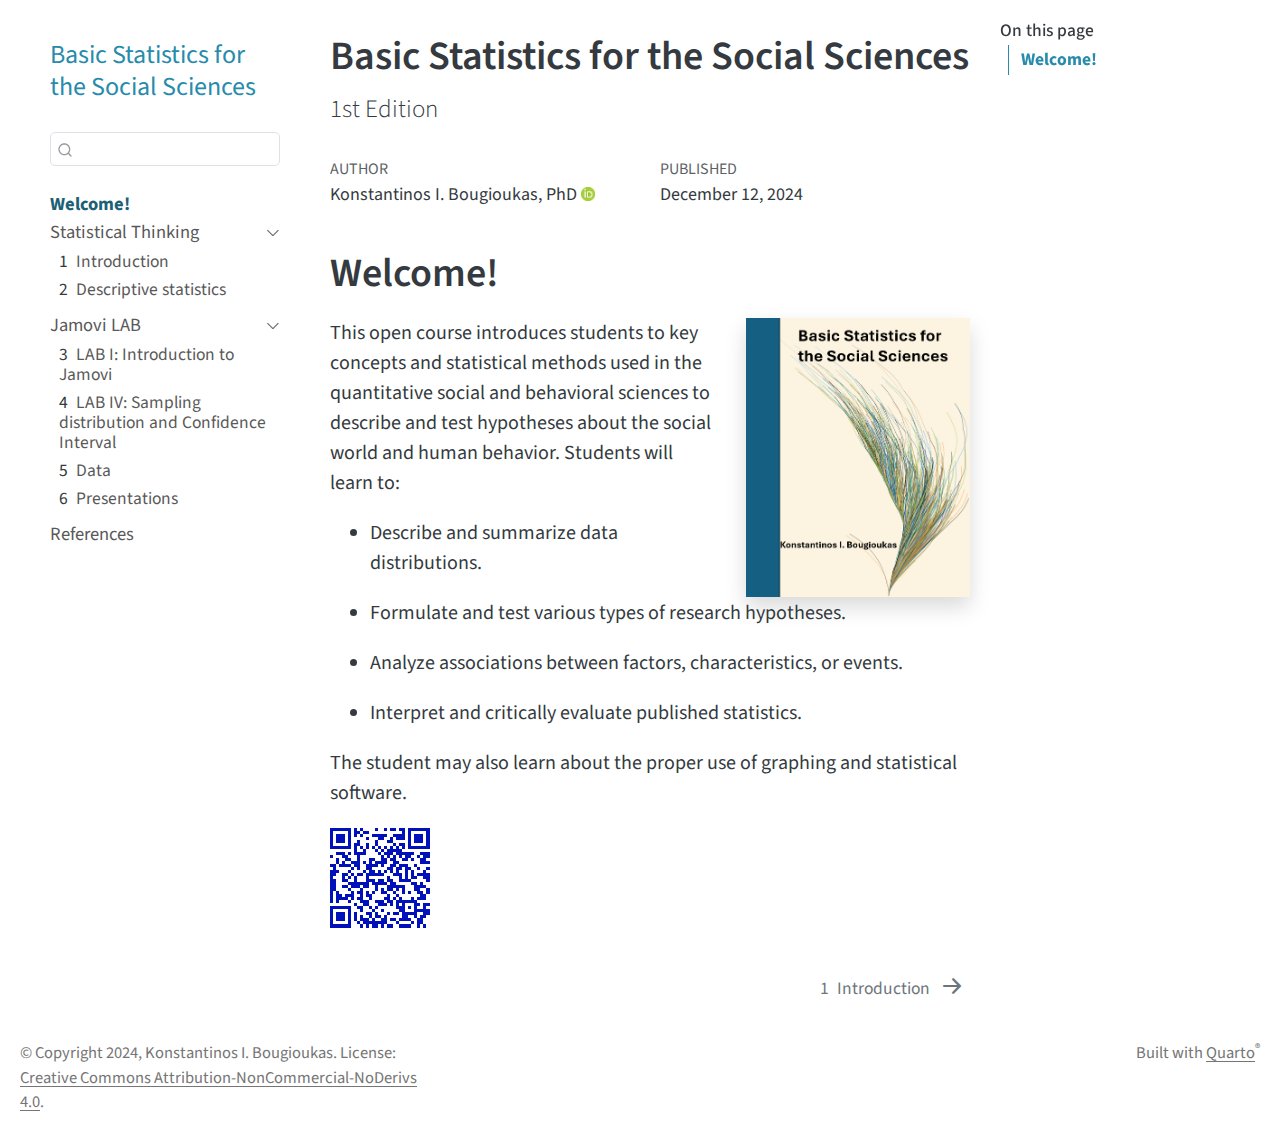
==== _book/index.html @ 3b00cb25 "0.1.50" ====
<!DOCTYPE html>
<html xmlns="http://www.w3.org/1999/xhtml" lang="en" xml:lang="en"><head>

<meta charset="utf-8">
<meta name="generator" content="quarto-1.5.57">

<meta name="viewport" content="width=device-width, initial-scale=1.0, user-scalable=yes">

<meta name="author" content="Konstantinos I. Bougioukas, PhD">
<meta name="dcterms.date" content="2024-12-12">

<title>Basic Statistics for the Social Sciences</title>
<style>
code{white-space: pre-wrap;}
span.smallcaps{font-variant: small-caps;}
div.columns{display: flex; gap: min(4vw, 1.5em);}
div.column{flex: auto; overflow-x: auto;}
div.hanging-indent{margin-left: 1.5em; text-indent: -1.5em;}
ul.task-list{list-style: none;}
ul.task-list li input[type="checkbox"] {
  width: 0.8em;
  margin: 0 0.8em 0.2em -1em; /* quarto-specific, see https://github.com/quarto-dev/quarto-cli/issues/4556 */ 
  vertical-align: middle;
}
</style>


<script src="site_libs/quarto-nav/quarto-nav.js"></script>
<script src="site_libs/quarto-nav/headroom.min.js"></script>
<script src="site_libs/clipboard/clipboard.min.js"></script>
<script src="site_libs/quarto-search/autocomplete.umd.js"></script>
<script src="site_libs/quarto-search/fuse.min.js"></script>
<script src="site_libs/quarto-search/quarto-search.js"></script>
<meta name="quarto:offset" content="./">
<link href="./intro.html" rel="next">
<link href="./images/cover.png" rel="icon" type="image/png">
<script src="site_libs/quarto-html/quarto.js"></script>
<script src="site_libs/quarto-html/popper.min.js"></script>
<script src="site_libs/quarto-html/tippy.umd.min.js"></script>
<script src="site_libs/quarto-html/anchor.min.js"></script>
<link href="site_libs/quarto-html/tippy.css" rel="stylesheet">
<link href="site_libs/quarto-html/quarto-syntax-highlighting.css" rel="stylesheet" id="quarto-text-highlighting-styles">
<script src="site_libs/bootstrap/bootstrap.min.js"></script>
<link href="site_libs/bootstrap/bootstrap-icons.css" rel="stylesheet">
<link href="site_libs/bootstrap/bootstrap.min.css" rel="stylesheet" id="quarto-bootstrap" data-mode="light">
<script src="site_libs/quarto-contrib/qrcodejs-v1.0.0/qrcode.js"></script>
<script id="quarto-search-options" type="application/json">{
  "location": "sidebar",
  "copy-button": false,
  "collapse-after": 3,
  "panel-placement": "start",
  "type": "textbox",
  "limit": 50,
  "keyboard-shortcut": [
    "f",
    "/",
    "s"
  ],
  "show-item-context": false,
  "language": {
    "search-no-results-text": "No results",
    "search-matching-documents-text": "matching documents",
    "search-copy-link-title": "Copy link to search",
    "search-hide-matches-text": "Hide additional matches",
    "search-more-match-text": "more match in this document",
    "search-more-matches-text": "more matches in this document",
    "search-clear-button-title": "Clear",
    "search-text-placeholder": "",
    "search-detached-cancel-button-title": "Cancel",
    "search-submit-button-title": "Submit",
    "search-label": "Search"
  }
}</script>


</head>

<body class="nav-sidebar floating">

<div id="quarto-search-results"></div>
  <header id="quarto-header" class="headroom fixed-top">
  <nav class="quarto-secondary-nav">
    <div class="container-fluid d-flex">
      <button type="button" class="quarto-btn-toggle btn" data-bs-toggle="collapse" role="button" data-bs-target=".quarto-sidebar-collapse-item" aria-controls="quarto-sidebar" aria-expanded="false" aria-label="Toggle sidebar navigation" onclick="if (window.quartoToggleHeadroom) { window.quartoToggleHeadroom(); }">
        <i class="bi bi-layout-text-sidebar-reverse"></i>
      </button>
        <nav class="quarto-page-breadcrumbs" aria-label="breadcrumb"><ol class="breadcrumb"><li class="breadcrumb-item"><a href="./index.html">Welcome!</a></li></ol></nav>
        <a class="flex-grow-1" role="navigation" data-bs-toggle="collapse" data-bs-target=".quarto-sidebar-collapse-item" aria-controls="quarto-sidebar" aria-expanded="false" aria-label="Toggle sidebar navigation" onclick="if (window.quartoToggleHeadroom) { window.quartoToggleHeadroom(); }">      
        </a>
      <button type="button" class="btn quarto-search-button" aria-label="Search" onclick="window.quartoOpenSearch();">
        <i class="bi bi-search"></i>
      </button>
    </div>
  </nav>
</header>
<!-- content -->
<div id="quarto-content" class="quarto-container page-columns page-rows-contents page-layout-article">
<!-- sidebar -->
  <nav id="quarto-sidebar" class="sidebar collapse collapse-horizontal quarto-sidebar-collapse-item sidebar-navigation floating overflow-auto">
    <div class="pt-lg-2 mt-2 text-left sidebar-header">
    <div class="sidebar-title mb-0 py-0">
      <a href="./">Basic Statistics for the Social Sciences</a> 
    </div>
      </div>
        <div class="mt-2 flex-shrink-0 align-items-center">
        <div class="sidebar-search">
        <div id="quarto-search" class="" title="Search"></div>
        </div>
        </div>
    <div class="sidebar-menu-container"> 
    <ul class="list-unstyled mt-1">
        <li class="sidebar-item">
  <div class="sidebar-item-container"> 
  <a href="./index.html" class="sidebar-item-text sidebar-link active">
 <span class="menu-text">Welcome!</span></a>
  </div>
</li>
        <li class="sidebar-item sidebar-item-section">
      <div class="sidebar-item-container"> 
            <a class="sidebar-item-text sidebar-link text-start" data-bs-toggle="collapse" data-bs-target="#quarto-sidebar-section-1" role="navigation" aria-expanded="true">
 <span class="menu-text">Statistical Thinking</span></a>
          <a class="sidebar-item-toggle text-start" data-bs-toggle="collapse" data-bs-target="#quarto-sidebar-section-1" role="navigation" aria-expanded="true" aria-label="Toggle section">
            <i class="bi bi-chevron-right ms-2"></i>
          </a> 
      </div>
      <ul id="quarto-sidebar-section-1" class="collapse list-unstyled sidebar-section depth1 show">  
          <li class="sidebar-item">
  <div class="sidebar-item-container"> 
  <a href="./intro.html" class="sidebar-item-text sidebar-link">
 <span class="menu-text"><span class="chapter-number">1</span>&nbsp; <span class="chapter-title">Introduction</span></span></a>
  </div>
</li>
          <li class="sidebar-item">
  <div class="sidebar-item-container"> 
  <a href="./descriptive.html" class="sidebar-item-text sidebar-link">
 <span class="menu-text"><span class="chapter-number">2</span>&nbsp; <span class="chapter-title">Descriptive statistics</span></span></a>
  </div>
</li>
      </ul>
  </li>
        <li class="sidebar-item sidebar-item-section">
      <div class="sidebar-item-container"> 
            <a class="sidebar-item-text sidebar-link text-start" data-bs-toggle="collapse" data-bs-target="#quarto-sidebar-section-2" role="navigation" aria-expanded="true">
 <span class="menu-text">Jamovi LAB</span></a>
          <a class="sidebar-item-toggle text-start" data-bs-toggle="collapse" data-bs-target="#quarto-sidebar-section-2" role="navigation" aria-expanded="true" aria-label="Toggle section">
            <i class="bi bi-chevron-right ms-2"></i>
          </a> 
      </div>
      <ul id="quarto-sidebar-section-2" class="collapse list-unstyled sidebar-section depth1 show">  
          <li class="sidebar-item">
  <div class="sidebar-item-container"> 
  <a href="./lab1.html" class="sidebar-item-text sidebar-link">
 <span class="menu-text"><span class="chapter-number">3</span>&nbsp; <span class="chapter-title">LAB I: Introduction to Jamovi</span></span></a>
  </div>
</li>
          <li class="sidebar-item">
  <div class="sidebar-item-container"> 
  <a href="./lab4.html" class="sidebar-item-text sidebar-link">
 <span class="menu-text"><span class="chapter-number">4</span>&nbsp; <span class="chapter-title">LAB IV: Sampling distribution and Confidence Interval</span></span></a>
  </div>
</li>
          <li class="sidebar-item">
  <div class="sidebar-item-container"> 
  <a href="./data.html" class="sidebar-item-text sidebar-link">
 <span class="menu-text"><span class="chapter-number">5</span>&nbsp; <span class="chapter-title">Data</span></span></a>
  </div>
</li>
          <li class="sidebar-item">
  <div class="sidebar-item-container"> 
  <a href="./presentations.html" class="sidebar-item-text sidebar-link">
 <span class="menu-text"><span class="chapter-number">6</span>&nbsp; <span class="chapter-title">Presentations</span></span></a>
  </div>
</li>
      </ul>
  </li>
        <li class="sidebar-item">
  <div class="sidebar-item-container"> 
  <a href="./references.html" class="sidebar-item-text sidebar-link">
 <span class="menu-text">References</span></a>
  </div>
</li>
    </ul>
    </div>
</nav>
<div id="quarto-sidebar-glass" class="quarto-sidebar-collapse-item" data-bs-toggle="collapse" data-bs-target=".quarto-sidebar-collapse-item"></div>
<!-- margin-sidebar -->
    <div id="quarto-margin-sidebar" class="sidebar margin-sidebar">
        <nav id="TOC" role="doc-toc" class="toc-active">
    <h2 id="toc-title">On this page</h2>
   
  <ul>
  <li><a href="#welcome" id="toc-welcome" class="nav-link active" data-scroll-target="#welcome">Welcome!</a></li>
  </ul>
</nav>
    </div>
<!-- main -->
<main class="content" id="quarto-document-content">

<header id="title-block-header" class="quarto-title-block default">
<div class="quarto-title">
<h1 class="title">Basic Statistics for the Social Sciences</h1>
<p class="subtitle lead">1st Edition</p>
</div>



<div class="quarto-title-meta">

    <div>
    <div class="quarto-title-meta-heading">Author</div>
    <div class="quarto-title-meta-contents">
             <p>Konstantinos I. Bougioukas, PhD <a href="https://orcid.org/0000-0002-6533-1391" class="quarto-title-author-orcid"> <img src="[data-uri]"></a></p>
          </div>
  </div>
    
    <div>
    <div class="quarto-title-meta-heading">Published</div>
    <div class="quarto-title-meta-contents">
      <p class="date">December 12, 2024</p>
    </div>
  </div>
  
    
  </div>
  


</header>



<section id="welcome" class="level1 unnumbered">
<h1 class="unnumbered">Welcome!</h1><p><img src="images/cover.png" title="Basic Statistics for the Social Sciences" class="quarto-cover-image img-fluid"></p>
<p>This open course introduces students to key concepts and statistical methods used in the quantitative social and behavioral sciences to describe and test hypotheses about the social world and human behavior. Students will learn to:</p>
<ul>
<li><p>Describe and summarize data distributions.</p></li>
<li><p>Formulate and test various types of research hypotheses.</p></li>
<li><p>Analyze associations between factors, characteristics, or events.</p></li>
<li><p>Interpret and critically evaluate published statistics.</p></li>
</ul>
<p>The student may also learn about the proper use of graphing and statistical software.</p>
<div id="" class="qrcode"></div>
<script type="text/javascript">
(function() {
  var script = document.currentScript;
  var qrcode = script.previousElementSibling;
  qrcode.qrcode = new QRCode(qrcode, {"width":"100","colorLight":"#ffffff","text":"https://statsocial.netlify.app/","colorDark":"#0011bb","height":"100"});
  script.remove();
})();
</script>
    


</section>

</main> <!-- /main -->
<script id="quarto-html-after-body" type="application/javascript">
window.document.addEventListener("DOMContentLoaded", function (event) {
  const toggleBodyColorMode = (bsSheetEl) => {
    const mode = bsSheetEl.getAttribute("data-mode");
    const bodyEl = window.document.querySelector("body");
    if (mode === "dark") {
      bodyEl.classList.add("quarto-dark");
      bodyEl.classList.remove("quarto-light");
    } else {
      bodyEl.classList.add("quarto-light");
      bodyEl.classList.remove("quarto-dark");
    }
  }
  const toggleBodyColorPrimary = () => {
    const bsSheetEl = window.document.querySelector("link#quarto-bootstrap");
    if (bsSheetEl) {
      toggleBodyColorMode(bsSheetEl);
    }
  }
  toggleBodyColorPrimary();  
  const icon = "";
  const anchorJS = new window.AnchorJS();
  anchorJS.options = {
    placement: 'right',
    icon: icon
  };
  anchorJS.add('.anchored');
  const isCodeAnnotation = (el) => {
    for (const clz of el.classList) {
      if (clz.startsWith('code-annotation-')) {                     
        return true;
      }
    }
    return false;
  }
  const onCopySuccess = function(e) {
    // button target
    const button = e.trigger;
    // don't keep focus
    button.blur();
    // flash "checked"
    button.classList.add('code-copy-button-checked');
    var currentTitle = button.getAttribute("title");
    button.setAttribute("title", "Copied!");
    let tooltip;
    if (window.bootstrap) {
      button.setAttribute("data-bs-toggle", "tooltip");
      button.setAttribute("data-bs-placement", "left");
      button.setAttribute("data-bs-title", "Copied!");
      tooltip = new bootstrap.Tooltip(button, 
        { trigger: "manual", 
          customClass: "code-copy-button-tooltip",
          offset: [0, -8]});
      tooltip.show();    
    }
    setTimeout(function() {
      if (tooltip) {
        tooltip.hide();
        button.removeAttribute("data-bs-title");
        button.removeAttribute("data-bs-toggle");
        button.removeAttribute("data-bs-placement");
      }
      button.setAttribute("title", currentTitle);
      button.classList.remove('code-copy-button-checked');
    }, 1000);
    // clear code selection
    e.clearSelection();
  }
  const getTextToCopy = function(trigger) {
      const codeEl = trigger.previousElementSibling.cloneNode(true);
      for (const childEl of codeEl.children) {
        if (isCodeAnnotation(childEl)) {
          childEl.remove();
        }
      }
      return codeEl.innerText;
  }
  const clipboard = new window.ClipboardJS('.code-copy-button:not([data-in-quarto-modal])', {
    text: getTextToCopy
  });
  clipboard.on('success', onCopySuccess);
  if (window.document.getElementById('quarto-embedded-source-code-modal')) {
    // For code content inside modals, clipBoardJS needs to be initialized with a container option
    // TODO: Check when it could be a function (https://github.com/zenorocha/clipboard.js/issues/860)
    const clipboardModal = new window.ClipboardJS('.code-copy-button[data-in-quarto-modal]', {
      text: getTextToCopy,
      container: window.document.getElementById('quarto-embedded-source-code-modal')
    });
    clipboardModal.on('success', onCopySuccess);
  }
    var localhostRegex = new RegExp(/^(?:http|https):\/\/localhost\:?[0-9]*\//);
    var mailtoRegex = new RegExp(/^mailto:/);
      var filterRegex = new RegExp('/' + window.location.host + '/');
    var isInternal = (href) => {
        return filterRegex.test(href) || localhostRegex.test(href) || mailtoRegex.test(href);
    }
    // Inspect non-navigation links and adorn them if external
 	var links = window.document.querySelectorAll('a[href]:not(.nav-link):not(.navbar-brand):not(.toc-action):not(.sidebar-link):not(.sidebar-item-toggle):not(.pagination-link):not(.no-external):not([aria-hidden]):not(.dropdown-item):not(.quarto-navigation-tool):not(.about-link)');
    for (var i=0; i<links.length; i++) {
      const link = links[i];
      if (!isInternal(link.href)) {
        // undo the damage that might have been done by quarto-nav.js in the case of
        // links that we want to consider external
        if (link.dataset.originalHref !== undefined) {
          link.href = link.dataset.originalHref;
        }
          // target, if specified
          link.setAttribute("target", "_blank");
          if (link.getAttribute("rel") === null) {
            link.setAttribute("rel", "noopener");
          }
      }
    }
  function tippyHover(el, contentFn, onTriggerFn, onUntriggerFn) {
    const config = {
      allowHTML: true,
      maxWidth: 500,
      delay: 100,
      arrow: false,
      appendTo: function(el) {
          return el.parentElement;
      },
      interactive: true,
      interactiveBorder: 10,
      theme: 'quarto',
      placement: 'bottom-start',
    };
    if (contentFn) {
      config.content = contentFn;
    }
    if (onTriggerFn) {
      config.onTrigger = onTriggerFn;
    }
    if (onUntriggerFn) {
      config.onUntrigger = onUntriggerFn;
    }
    window.tippy(el, config); 
  }
  const noterefs = window.document.querySelectorAll('a[role="doc-noteref"]');
  for (var i=0; i<noterefs.length; i++) {
    const ref = noterefs[i];
    tippyHover(ref, function() {
      // use id or data attribute instead here
      let href = ref.getAttribute('data-footnote-href') || ref.getAttribute('href');
      try { href = new URL(href).hash; } catch {}
      const id = href.replace(/^#\/?/, "");
      const note = window.document.getElementById(id);
      if (note) {
        return note.innerHTML;
      } else {
        return "";
      }
    });
  }
  const xrefs = window.document.querySelectorAll('a.quarto-xref');
  const processXRef = (id, note) => {
    // Strip column container classes
    const stripColumnClz = (el) => {
      el.classList.remove("page-full", "page-columns");
      if (el.children) {
        for (const child of el.children) {
          stripColumnClz(child);
        }
      }
    }
    stripColumnClz(note)
    if (id === null || id.startsWith('sec-')) {
      // Special case sections, only their first couple elements
      const container = document.createElement("div");
      if (note.children && note.children.length > 2) {
        container.appendChild(note.children[0].cloneNode(true));
        for (let i = 1; i < note.children.length; i++) {
          const child = note.children[i];
          if (child.tagName === "P" && child.innerText === "") {
            continue;
          } else {
            container.appendChild(child.cloneNode(true));
            break;
          }
        }
        if (window.Quarto?.typesetMath) {
          window.Quarto.typesetMath(container);
        }
        return container.innerHTML
      } else {
        if (window.Quarto?.typesetMath) {
          window.Quarto.typesetMath(note);
        }
        return note.innerHTML;
      }
    } else {
      // Remove any anchor links if they are present
      const anchorLink = note.querySelector('a.anchorjs-link');
      if (anchorLink) {
        anchorLink.remove();
      }
      if (window.Quarto?.typesetMath) {
        window.Quarto.typesetMath(note);
      }
      // TODO in 1.5, we should make sure this works without a callout special case
      if (note.classList.contains("callout")) {
        return note.outerHTML;
      } else {
        return note.innerHTML;
      }
    }
  }
  for (var i=0; i<xrefs.length; i++) {
    const xref = xrefs[i];
    tippyHover(xref, undefined, function(instance) {
      instance.disable();
      let url = xref.getAttribute('href');
      let hash = undefined; 
      if (url.startsWith('#')) {
        hash = url;
      } else {
        try { hash = new URL(url).hash; } catch {}
      }
      if (hash) {
        const id = hash.replace(/^#\/?/, "");
        const note = window.document.getElementById(id);
        if (note !== null) {
          try {
            const html = processXRef(id, note.cloneNode(true));
            instance.setContent(html);
          } finally {
            instance.enable();
            instance.show();
          }
        } else {
          // See if we can fetch this
          fetch(url.split('#')[0])
          .then(res => res.text())
          .then(html => {
            const parser = new DOMParser();
            const htmlDoc = parser.parseFromString(html, "text/html");
            const note = htmlDoc.getElementById(id);
            if (note !== null) {
              const html = processXRef(id, note);
              instance.setContent(html);
            } 
          }).finally(() => {
            instance.enable();
            instance.show();
          });
        }
      } else {
        // See if we can fetch a full url (with no hash to target)
        // This is a special case and we should probably do some content thinning / targeting
        fetch(url)
        .then(res => res.text())
        .then(html => {
          const parser = new DOMParser();
          const htmlDoc = parser.parseFromString(html, "text/html");
          const note = htmlDoc.querySelector('main.content');
          if (note !== null) {
            // This should only happen for chapter cross references
            // (since there is no id in the URL)
            // remove the first header
            if (note.children.length > 0 && note.children[0].tagName === "HEADER") {
              note.children[0].remove();
            }
            const html = processXRef(null, note);
            instance.setContent(html);
          } 
        }).finally(() => {
          instance.enable();
          instance.show();
        });
      }
    }, function(instance) {
    });
  }
      let selectedAnnoteEl;
      const selectorForAnnotation = ( cell, annotation) => {
        let cellAttr = 'data-code-cell="' + cell + '"';
        let lineAttr = 'data-code-annotation="' +  annotation + '"';
        const selector = 'span[' + cellAttr + '][' + lineAttr + ']';
        return selector;
      }
      const selectCodeLines = (annoteEl) => {
        const doc = window.document;
        const targetCell = annoteEl.getAttribute("data-target-cell");
        const targetAnnotation = annoteEl.getAttribute("data-target-annotation");
        const annoteSpan = window.document.querySelector(selectorForAnnotation(targetCell, targetAnnotation));
        const lines = annoteSpan.getAttribute("data-code-lines").split(",");
        const lineIds = lines.map((line) => {
          return targetCell + "-" + line;
        })
        let top = null;
        let height = null;
        let parent = null;
        if (lineIds.length > 0) {
            //compute the position of the single el (top and bottom and make a div)
            const el = window.document.getElementById(lineIds[0]);
            top = el.offsetTop;
            height = el.offsetHeight;
            parent = el.parentElement.parentElement;
          if (lineIds.length > 1) {
            const lastEl = window.document.getElementById(lineIds[lineIds.length - 1]);
            const bottom = lastEl.offsetTop + lastEl.offsetHeight;
            height = bottom - top;
          }
          if (top !== null && height !== null && parent !== null) {
            // cook up a div (if necessary) and position it 
            let div = window.document.getElementById("code-annotation-line-highlight");
            if (div === null) {
              div = window.document.createElement("div");
              div.setAttribute("id", "code-annotation-line-highlight");
              div.style.position = 'absolute';
              parent.appendChild(div);
            }
            div.style.top = top - 2 + "px";
            div.style.height = height + 4 + "px";
            div.style.left = 0;
            let gutterDiv = window.document.getElementById("code-annotation-line-highlight-gutter");
            if (gutterDiv === null) {
              gutterDiv = window.document.createElement("div");
              gutterDiv.setAttribute("id", "code-annotation-line-highlight-gutter");
              gutterDiv.style.position = 'absolute';
              const codeCell = window.document.getElementById(targetCell);
              const gutter = codeCell.querySelector('.code-annotation-gutter');
              gutter.appendChild(gutterDiv);
            }
            gutterDiv.style.top = top - 2 + "px";
            gutterDiv.style.height = height + 4 + "px";
          }
          selectedAnnoteEl = annoteEl;
        }
      };
      const unselectCodeLines = () => {
        const elementsIds = ["code-annotation-line-highlight", "code-annotation-line-highlight-gutter"];
        elementsIds.forEach((elId) => {
          const div = window.document.getElementById(elId);
          if (div) {
            div.remove();
          }
        });
        selectedAnnoteEl = undefined;
      };
        // Handle positioning of the toggle
    window.addEventListener(
      "resize",
      throttle(() => {
        elRect = undefined;
        if (selectedAnnoteEl) {
          selectCodeLines(selectedAnnoteEl);
        }
      }, 10)
    );
    function throttle(fn, ms) {
    let throttle = false;
    let timer;
      return (...args) => {
        if(!throttle) { // first call gets through
            fn.apply(this, args);
            throttle = true;
        } else { // all the others get throttled
            if(timer) clearTimeout(timer); // cancel #2
            timer = setTimeout(() => {
              fn.apply(this, args);
              timer = throttle = false;
            }, ms);
        }
      };
    }
      // Attach click handler to the DT
      const annoteDls = window.document.querySelectorAll('dt[data-target-cell]');
      for (const annoteDlNode of annoteDls) {
        annoteDlNode.addEventListener('click', (event) => {
          const clickedEl = event.target;
          if (clickedEl !== selectedAnnoteEl) {
            unselectCodeLines();
            const activeEl = window.document.querySelector('dt[data-target-cell].code-annotation-active');
            if (activeEl) {
              activeEl.classList.remove('code-annotation-active');
            }
            selectCodeLines(clickedEl);
            clickedEl.classList.add('code-annotation-active');
          } else {
            // Unselect the line
            unselectCodeLines();
            clickedEl.classList.remove('code-annotation-active');
          }
        });
      }
  const findCites = (el) => {
    const parentEl = el.parentElement;
    if (parentEl) {
      const cites = parentEl.dataset.cites;
      if (cites) {
        return {
          el,
          cites: cites.split(' ')
        };
      } else {
        return findCites(el.parentElement)
      }
    } else {
      return undefined;
    }
  };
  var bibliorefs = window.document.querySelectorAll('a[role="doc-biblioref"]');
  for (var i=0; i<bibliorefs.length; i++) {
    const ref = bibliorefs[i];
    const citeInfo = findCites(ref);
    if (citeInfo) {
      tippyHover(citeInfo.el, function() {
        var popup = window.document.createElement('div');
        citeInfo.cites.forEach(function(cite) {
          var citeDiv = window.document.createElement('div');
          citeDiv.classList.add('hanging-indent');
          citeDiv.classList.add('csl-entry');
          var biblioDiv = window.document.getElementById('ref-' + cite);
          if (biblioDiv) {
            citeDiv.innerHTML = biblioDiv.innerHTML;
          }
          popup.appendChild(citeDiv);
        });
        return popup.innerHTML;
      });
    }
  }
});
</script>
<nav class="page-navigation">
  <div class="nav-page nav-page-previous">
  </div>
  <div class="nav-page nav-page-next">
      <a href="./intro.html" class="pagination-link" aria-label="Introduction">
        <span class="nav-page-text"><span class="chapter-number">1</span>&nbsp; <span class="chapter-title">Introduction</span></span> <i class="bi bi-arrow-right-short"></i>
      </a>
  </div>
</nav>
</div> <!-- /content -->
<footer class="footer">
  <div class="nav-footer">
    <div class="nav-footer-left">
<p>© Copyright 2024, Konstantinos I. Bougioukas. License: <a href="https://creativecommons.org/licenses/by-nc-nd/4.0/">Creative Commons Attribution-NonCommercial-NoDerivs 4.0</a>.</p>
</div>   
    <div class="nav-footer-center">
      &nbsp;
    </div>
    <div class="nav-footer-right">
<p>Built with <a href="https://quarto.org/">Quarto</a><sup>®</sup></p>
</div>
  </div>
</footer>




</body></html>
---- _book/site_libs/quarto-html/tippy.css ----
.tippy-box[data-animation=fade][data-state=hidden]{opacity:0}[data-tippy-root]{max-width:calc(100vw - 10px)}.tippy-box{position:relative;background-color:#333;color:#fff;border-radius:4px;font-size:14px;line-height:1.4;white-space:normal;outline:0;transition-property:transform,visibility,opacity}.tippy-box[data-placement^=top]>.tippy-arrow{bottom:0}.tippy-box[data-placement^=top]>.tippy-arrow:before{bottom:-7px;left:0;border-width:8px 8px 0;border-top-color:initial;transform-origin:center top}.tippy-box[data-placement^=bottom]>.tippy-arrow{top:0}.tippy-box[data-placement^=bottom]>.tippy-arrow:before{top:-7px;left:0;border-width:0 8px 8px;border-bottom-color:initial;transform-origin:center bottom}.tippy-box[data-placement^=left]>.tippy-arrow{right:0}.tippy-box[data-placement^=left]>.tippy-arrow:before{border-width:8px 0 8px 8px;border-left-color:initial;right:-7px;transform-origin:center left}.tippy-box[data-placement^=right]>.tippy-arrow{left:0}.tippy-box[data-placement^=right]>.tippy-arrow:before{left:-7px;border-width:8px 8px 8px 0;border-right-color:initial;transform-origin:center right}.tippy-box[data-inertia][data-state=visible]{transition-timing-function:cubic-bezier(.54,1.5,.38,1.11)}.tippy-arrow{width:16px;height:16px;color:#333}.tippy-arrow:before{content:"";position:absolute;border-color:transparent;border-style:solid}.tippy-content{position:relative;padding:5px 9px;z-index:1}
---- _book/site_libs/quarto-html/quarto-syntax-highlighting.css ----
/* quarto syntax highlight colors */
:root {
  --quarto-hl-ot-color: #003B4F;
  --quarto-hl-at-color: #657422;
  --quarto-hl-ss-color: #20794D;
  --quarto-hl-an-color: #5E5E5E;
  --quarto-hl-fu-color: #4758AB;
  --quarto-hl-st-color: #20794D;
  --quarto-hl-cf-color: #003B4F;
  --quarto-hl-op-color: #5E5E5E;
  --quarto-hl-er-color: #AD0000;
  --quarto-hl-bn-color: #AD0000;
  --quarto-hl-al-color: #AD0000;
  --quarto-hl-va-color: #111111;
  --quarto-hl-bu-color: inherit;
  --quarto-hl-ex-color: inherit;
  --quarto-hl-pp-color: #AD0000;
  --quarto-hl-in-color: #5E5E5E;
  --quarto-hl-vs-color: #20794D;
  --quarto-hl-wa-color: #5E5E5E;
  --quarto-hl-do-color: #5E5E5E;
  --quarto-hl-im-color: #00769E;
  --quarto-hl-ch-color: #20794D;
  --quarto-hl-dt-color: #AD0000;
  --quarto-hl-fl-color: #AD0000;
  --quarto-hl-co-color: #5E5E5E;
  --quarto-hl-cv-color: #5E5E5E;
  --quarto-hl-cn-color: #8f5902;
  --quarto-hl-sc-color: #5E5E5E;
  --quarto-hl-dv-color: #AD0000;
  --quarto-hl-kw-color: #003B4F;
}

/* other quarto variables */
:root {
  --quarto-font-monospace: SFMono-Regular, Menlo, Monaco, Consolas, "Liberation Mono", "Courier New", monospace;
}

pre > code.sourceCode > span {
  color: #003B4F;
}

code span {
  color: #003B4F;
}

code.sourceCode > span {
  color: #003B4F;
}

div.sourceCode,
div.sourceCode pre.sourceCode {
  color: #003B4F;
}

code span.ot {
  color: #003B4F;
  font-style: inherit;
}

code span.at {
  color: #657422;
  font-style: inherit;
}

code span.ss {
  color: #20794D;
  font-style: inherit;
}

code span.an {
  color: #5E5E5E;
  font-style: inherit;
}

code span.fu {
  color: #4758AB;
  font-style: inherit;
}

code span.st {
  color: #20794D;
  font-style: inherit;
}

code span.cf {
  color: #003B4F;
  font-weight: bold;
  font-style: inherit;
}

code span.op {
  color: #5E5E5E;
  font-style: inherit;
}

code span.er {
  color: #AD0000;
  font-style: inherit;
}

code span.bn {
  color: #AD0000;
  font-style: inherit;
}

code span.al {
  color: #AD0000;
  font-style: inherit;
}

code span.va {
  color: #111111;
  font-style: inherit;
}

code span.bu {
  font-style: inherit;
}

code span.ex {
  font-style: inherit;
}

code span.pp {
  color: #AD0000;
  font-style: inherit;
}

code span.in {
  color: #5E5E5E;
  font-style: inherit;
}

code span.vs {
  color: #20794D;
  font-style: inherit;
}

code span.wa {
  color: #5E5E5E;
  font-style: italic;
}

code span.do {
  color: #5E5E5E;
  font-style: italic;
}

code span.im {
  color: #00769E;
  font-style: inherit;
}

code span.ch {
  color: #20794D;
  font-style: inherit;
}

code span.dt {
  color: #AD0000;
  font-style: inherit;
}

code span.fl {
  color: #AD0000;
  font-style: inherit;
}

code span.co {
  color: #5E5E5E;
  font-style: inherit;
}

code span.cv {
  color: #5E5E5E;
  font-style: italic;
}

code span.cn {
  color: #8f5902;
  font-style: inherit;
}

code span.sc {
  color: #5E5E5E;
  font-style: inherit;
}

code span.dv {
  color: #AD0000;
  font-style: inherit;
}

code span.kw {
  color: #003B4F;
  font-weight: bold;
  font-style: inherit;
}

.prevent-inlining {
  content: "</";
}

/*# sourceMappingURL=debc5d5d77c3f9108843748ff7464032.css.map */
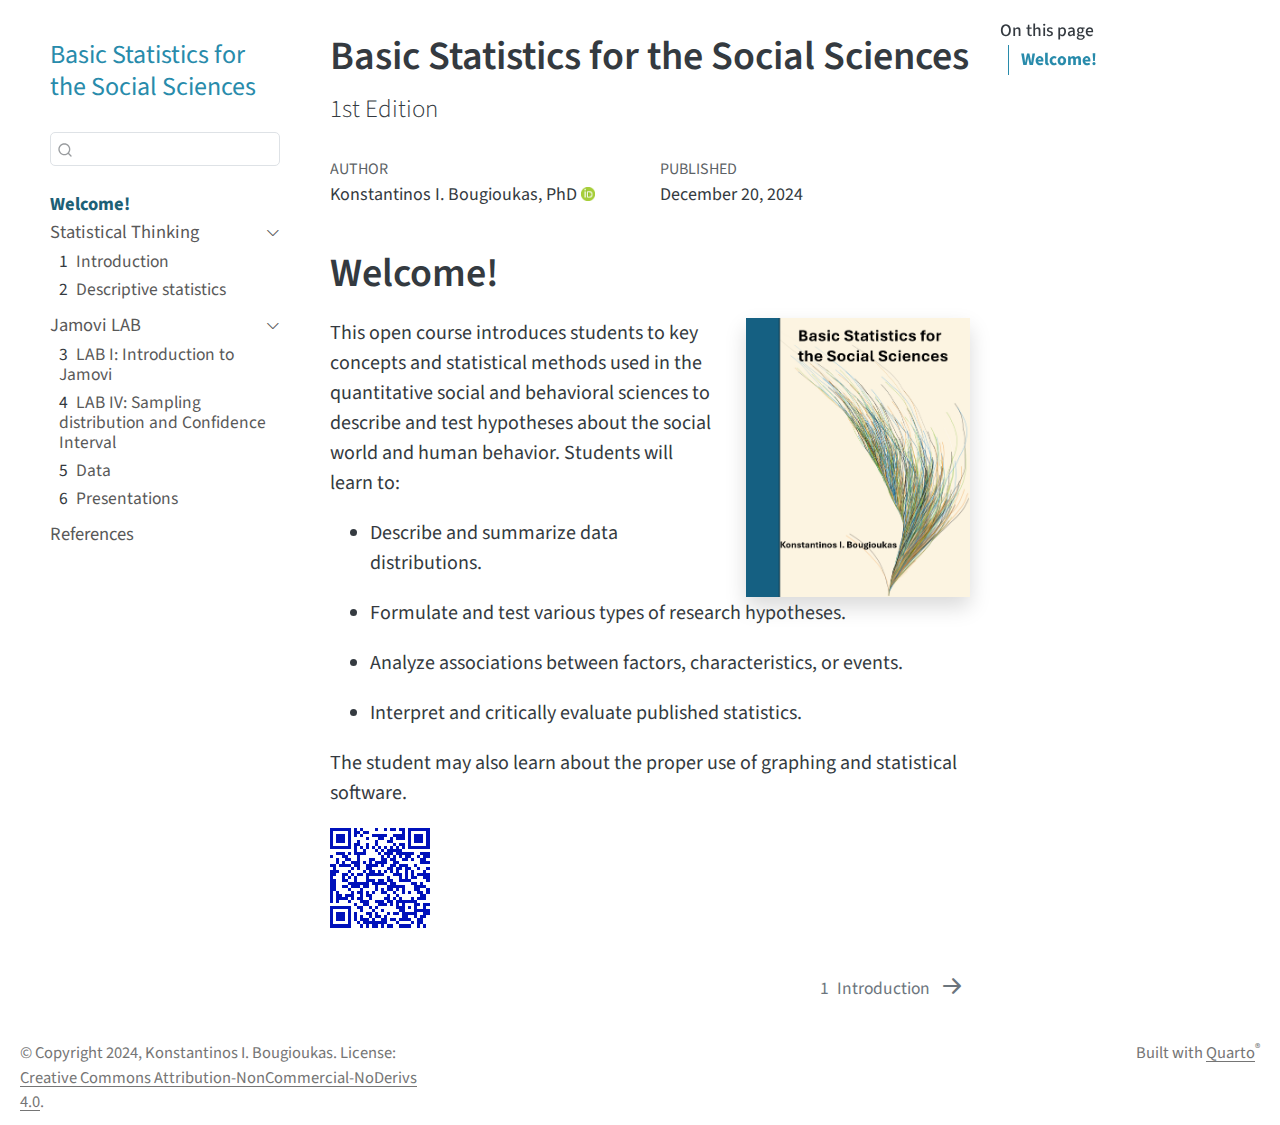
==== commit c7761f7c: "0.1.52" ====
--- a/_book/index.html
+++ b/_book/index.html
@@ -7,7 +7,7 @@
 <meta name="viewport" content="width=device-width, initial-scale=1.0, user-scalable=yes">
 
 <meta name="author" content="Konstantinos I. Bougioukas, PhD">
-<meta name="dcterms.date" content="2024-12-12">
+<meta name="dcterms.date" content="2024-12-20">
 
 <title>Basic Statistics for the Social Sciences</title>
 <style>
@@ -216,7 +216,7 @@
     <div>
     <div class="quarto-title-meta-heading">Published</div>
     <div class="quarto-title-meta-contents">
-      <p class="date">December 12, 2024</p>
+      <p class="date">December 20, 2024</p>
     </div>
   </div>
   
@@ -244,7 +244,7 @@
 (function() {
   var script = document.currentScript;
   var qrcode = script.previousElementSibling;
-  qrcode.qrcode = new QRCode(qrcode, {"width":"100","colorLight":"#ffffff","text":"https://statsocial.netlify.app/","colorDark":"#0011bb","height":"100"});
+  qrcode.qrcode = new QRCode(qrcode, {"text":"https://statsocial.netlify.app/","colorLight":"#ffffff","colorDark":"#0011bb","height":"100","width":"100"});
   script.remove();
 })();
 </script>
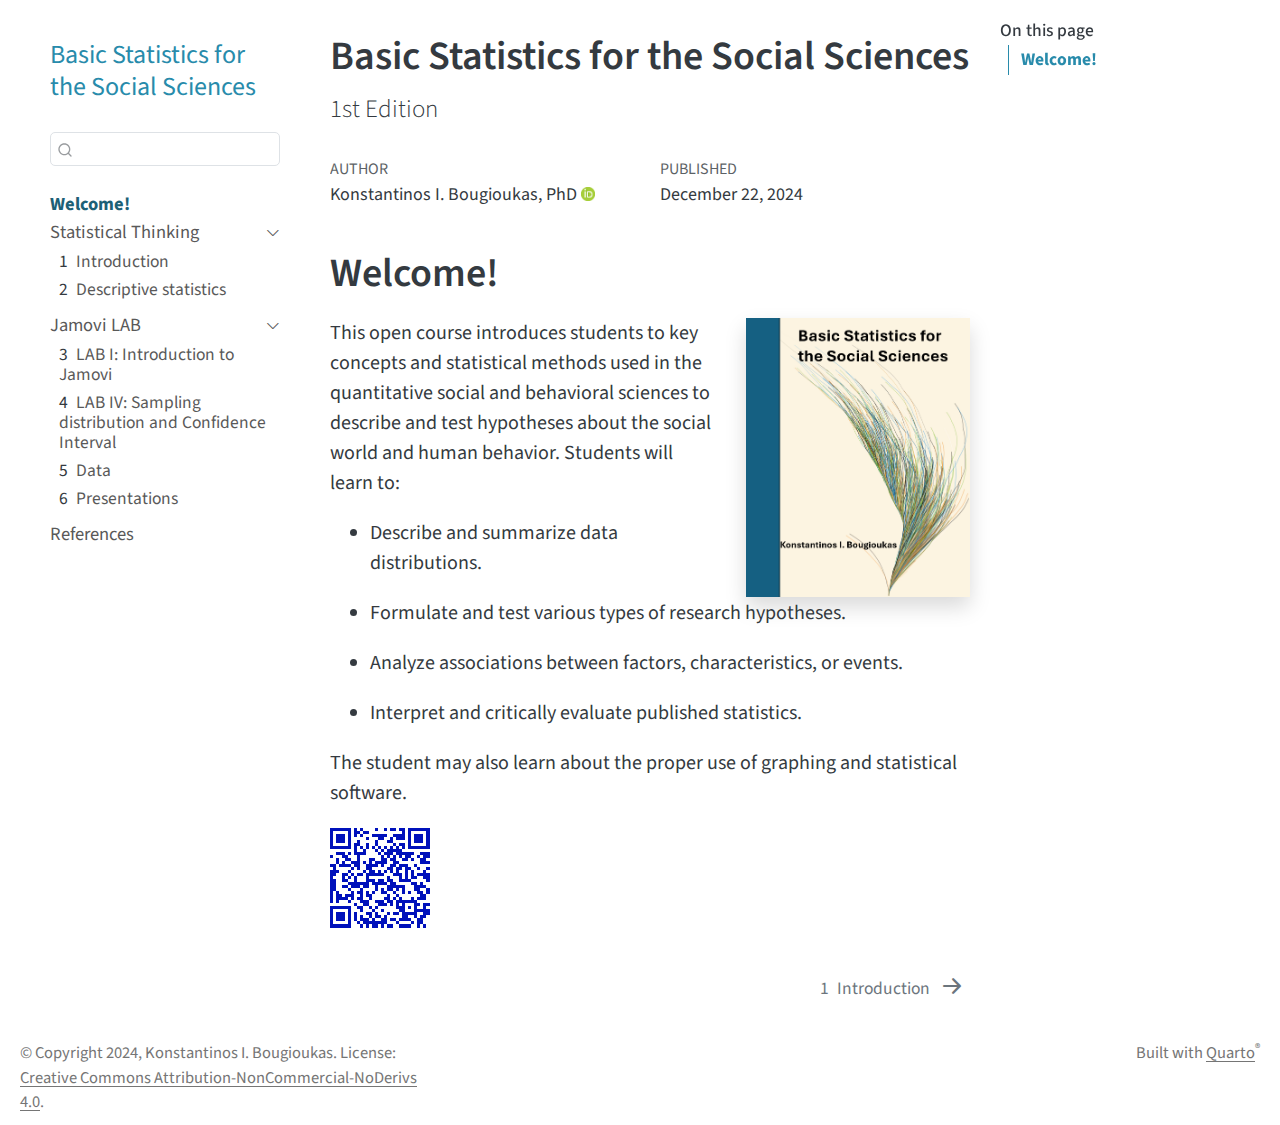
==== commit 9886c764: "0.1.53" ====
--- a/_book/index.html
+++ b/_book/index.html
@@ -7,7 +7,7 @@
 <meta name="viewport" content="width=device-width, initial-scale=1.0, user-scalable=yes">
 
 <meta name="author" content="Konstantinos I. Bougioukas, PhD">
-<meta name="dcterms.date" content="2024-12-20">
+<meta name="dcterms.date" content="2024-12-22">
 
 <title>Basic Statistics for the Social Sciences</title>
 <style>
@@ -216,7 +216,7 @@
     <div>
     <div class="quarto-title-meta-heading">Published</div>
     <div class="quarto-title-meta-contents">
-      <p class="date">December 20, 2024</p>
+      <p class="date">December 22, 2024</p>
     </div>
   </div>
   
@@ -244,7 +244,7 @@
 (function() {
   var script = document.currentScript;
   var qrcode = script.previousElementSibling;
-  qrcode.qrcode = new QRCode(qrcode, {"text":"https://statsocial.netlify.app/","colorLight":"#ffffff","colorDark":"#0011bb","height":"100","width":"100"});
+  qrcode.qrcode = new QRCode(qrcode, {"text":"https://statsocial.netlify.app/","height":"100","colorLight":"#ffffff","colorDark":"#0011bb","width":"100"});
   script.remove();
 })();
 </script>
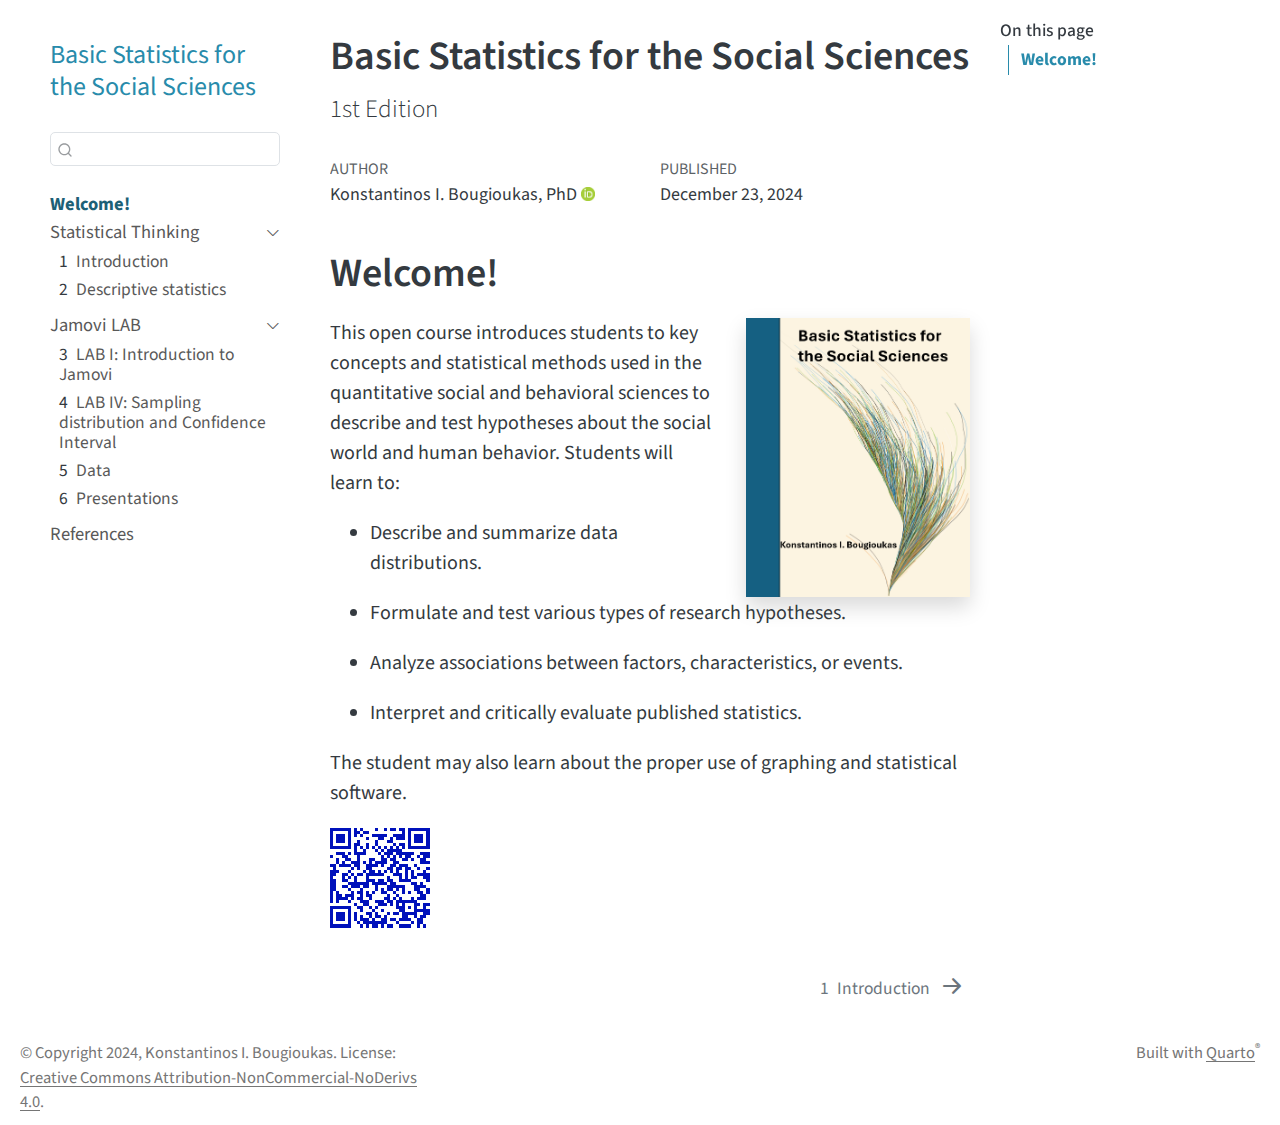
==== commit 762f822c: "0.1.54" ====
--- a/_book/index.html
+++ b/_book/index.html
@@ -7,7 +7,7 @@
 <meta name="viewport" content="width=device-width, initial-scale=1.0, user-scalable=yes">
 
 <meta name="author" content="Konstantinos I. Bougioukas, PhD">
-<meta name="dcterms.date" content="2024-12-22">
+<meta name="dcterms.date" content="2024-12-23">
 
 <title>Basic Statistics for the Social Sciences</title>
 <style>
@@ -216,7 +216,7 @@
     <div>
     <div class="quarto-title-meta-heading">Published</div>
     <div class="quarto-title-meta-contents">
-      <p class="date">December 22, 2024</p>
+      <p class="date">December 23, 2024</p>
     </div>
   </div>
   
@@ -244,7 +244,7 @@
 (function() {
   var script = document.currentScript;
   var qrcode = script.previousElementSibling;
-  qrcode.qrcode = new QRCode(qrcode, {"text":"https://statsocial.netlify.app/","height":"100","colorLight":"#ffffff","colorDark":"#0011bb","width":"100"});
+  qrcode.qrcode = new QRCode(qrcode, {"width":"100","height":"100","colorLight":"#ffffff","colorDark":"#0011bb","text":"https://statsocial.netlify.app/"});
   script.remove();
 })();
 </script>
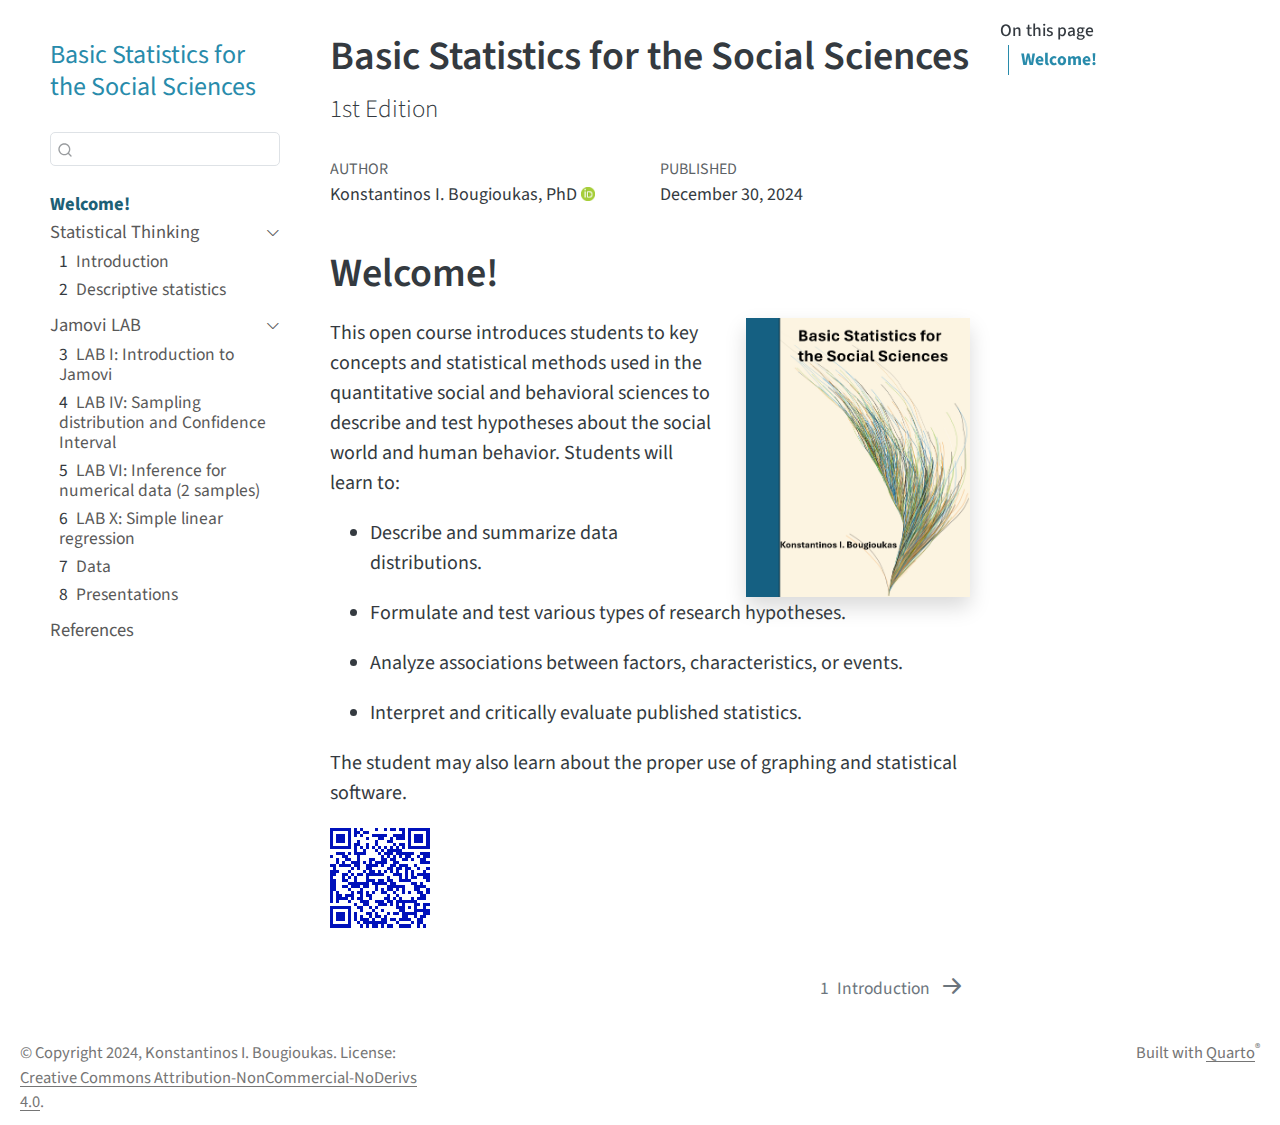
==== commit 148b9e0c: "0.1.56" ====
--- a/_book/index.html
+++ b/_book/index.html
@@ -7,7 +7,7 @@
 <meta name="viewport" content="width=device-width, initial-scale=1.0, user-scalable=yes">
 
 <meta name="author" content="Konstantinos I. Bougioukas, PhD">
-<meta name="dcterms.date" content="2024-12-23">
+<meta name="dcterms.date" content="2024-12-30">
 
 <title>Basic Statistics for the Social Sciences</title>
 <style>
@@ -161,14 +161,26 @@
 </li>
           <li class="sidebar-item">
   <div class="sidebar-item-container"> 
+  <a href="./lab6.html" class="sidebar-item-text sidebar-link">
+ <span class="menu-text"><span class="chapter-number">5</span>&nbsp; <span class="chapter-title">LAB VI: Inference for numerical data (2 samples)</span></span></a>
+  </div>
+</li>
+          <li class="sidebar-item">
+  <div class="sidebar-item-container"> 
+  <a href="./lab10.html" class="sidebar-item-text sidebar-link">
+ <span class="menu-text"><span class="chapter-number">6</span>&nbsp; <span class="chapter-title">LAB X: Simple linear regression</span></span></a>
+  </div>
+</li>
+          <li class="sidebar-item">
+  <div class="sidebar-item-container"> 
   <a href="./data.html" class="sidebar-item-text sidebar-link">
- <span class="menu-text"><span class="chapter-number">5</span>&nbsp; <span class="chapter-title">Data</span></span></a>
+ <span class="menu-text"><span class="chapter-number">7</span>&nbsp; <span class="chapter-title">Data</span></span></a>
   </div>
 </li>
           <li class="sidebar-item">
   <div class="sidebar-item-container"> 
   <a href="./presentations.html" class="sidebar-item-text sidebar-link">
- <span class="menu-text"><span class="chapter-number">6</span>&nbsp; <span class="chapter-title">Presentations</span></span></a>
+ <span class="menu-text"><span class="chapter-number">8</span>&nbsp; <span class="chapter-title">Presentations</span></span></a>
   </div>
 </li>
       </ul>
@@ -216,7 +228,7 @@
     <div>
     <div class="quarto-title-meta-heading">Published</div>
     <div class="quarto-title-meta-contents">
-      <p class="date">December 23, 2024</p>
+      <p class="date">December 30, 2024</p>
     </div>
   </div>
   
@@ -244,7 +256,7 @@
 (function() {
   var script = document.currentScript;
   var qrcode = script.previousElementSibling;
-  qrcode.qrcode = new QRCode(qrcode, {"width":"100","height":"100","colorLight":"#ffffff","colorDark":"#0011bb","text":"https://statsocial.netlify.app/"});
+  qrcode.qrcode = new QRCode(qrcode, {"colorLight":"#ffffff","width":"100","text":"https://statsocial.netlify.app/","colorDark":"#0011bb","height":"100"});
   script.remove();
 })();
 </script>
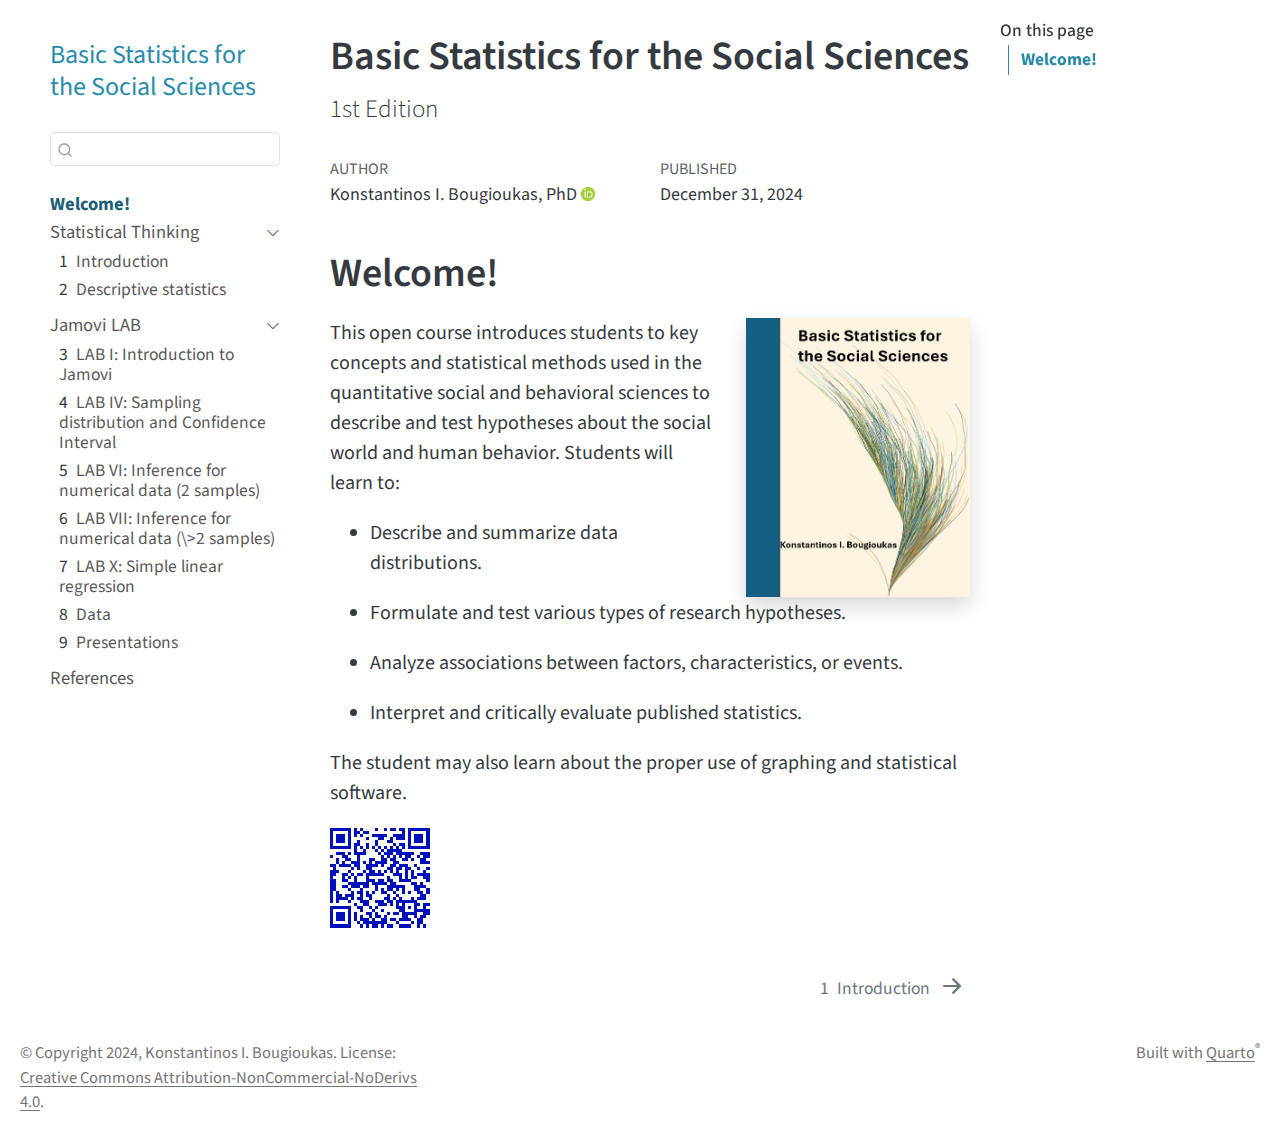
==== commit 2e7b3686: "0.1.57" ====
--- a/_book/index.html
+++ b/_book/index.html
@@ -7,7 +7,7 @@
 <meta name="viewport" content="width=device-width, initial-scale=1.0, user-scalable=yes">
 
 <meta name="author" content="Konstantinos I. Bougioukas, PhD">
-<meta name="dcterms.date" content="2024-12-30">
+<meta name="dcterms.date" content="2024-12-31">
 
 <title>Basic Statistics for the Social Sciences</title>
 <style>
@@ -167,20 +167,26 @@
 </li>
           <li class="sidebar-item">
   <div class="sidebar-item-container"> 
+  <a href="./lab7.html" class="sidebar-item-text sidebar-link">
+ <span class="menu-text"><span class="chapter-number">6</span>&nbsp; <span class="chapter-title">LAB VII: Inference for numerical data (\&gt;2 samples)</span></span></a>
+  </div>
+</li>
+          <li class="sidebar-item">
+  <div class="sidebar-item-container"> 
   <a href="./lab10.html" class="sidebar-item-text sidebar-link">
- <span class="menu-text"><span class="chapter-number">6</span>&nbsp; <span class="chapter-title">LAB X: Simple linear regression</span></span></a>
+ <span class="menu-text"><span class="chapter-number">7</span>&nbsp; <span class="chapter-title">LAB X: Simple linear regression</span></span></a>
   </div>
 </li>
           <li class="sidebar-item">
   <div class="sidebar-item-container"> 
   <a href="./data.html" class="sidebar-item-text sidebar-link">
- <span class="menu-text"><span class="chapter-number">7</span>&nbsp; <span class="chapter-title">Data</span></span></a>
+ <span class="menu-text"><span class="chapter-number">8</span>&nbsp; <span class="chapter-title">Data</span></span></a>
   </div>
 </li>
           <li class="sidebar-item">
   <div class="sidebar-item-container"> 
   <a href="./presentations.html" class="sidebar-item-text sidebar-link">
- <span class="menu-text"><span class="chapter-number">8</span>&nbsp; <span class="chapter-title">Presentations</span></span></a>
+ <span class="menu-text"><span class="chapter-number">9</span>&nbsp; <span class="chapter-title">Presentations</span></span></a>
   </div>
 </li>
       </ul>
@@ -228,7 +234,7 @@
     <div>
     <div class="quarto-title-meta-heading">Published</div>
     <div class="quarto-title-meta-contents">
-      <p class="date">December 30, 2024</p>
+      <p class="date">December 31, 2024</p>
     </div>
   </div>
   
@@ -256,7 +262,7 @@
 (function() {
   var script = document.currentScript;
   var qrcode = script.previousElementSibling;
-  qrcode.qrcode = new QRCode(qrcode, {"colorLight":"#ffffff","width":"100","text":"https://statsocial.netlify.app/","colorDark":"#0011bb","height":"100"});
+  qrcode.qrcode = new QRCode(qrcode, {"text":"https://statsocial.netlify.app/","width":"100","colorLight":"#ffffff","colorDark":"#0011bb","height":"100"});
   script.remove();
 })();
 </script>
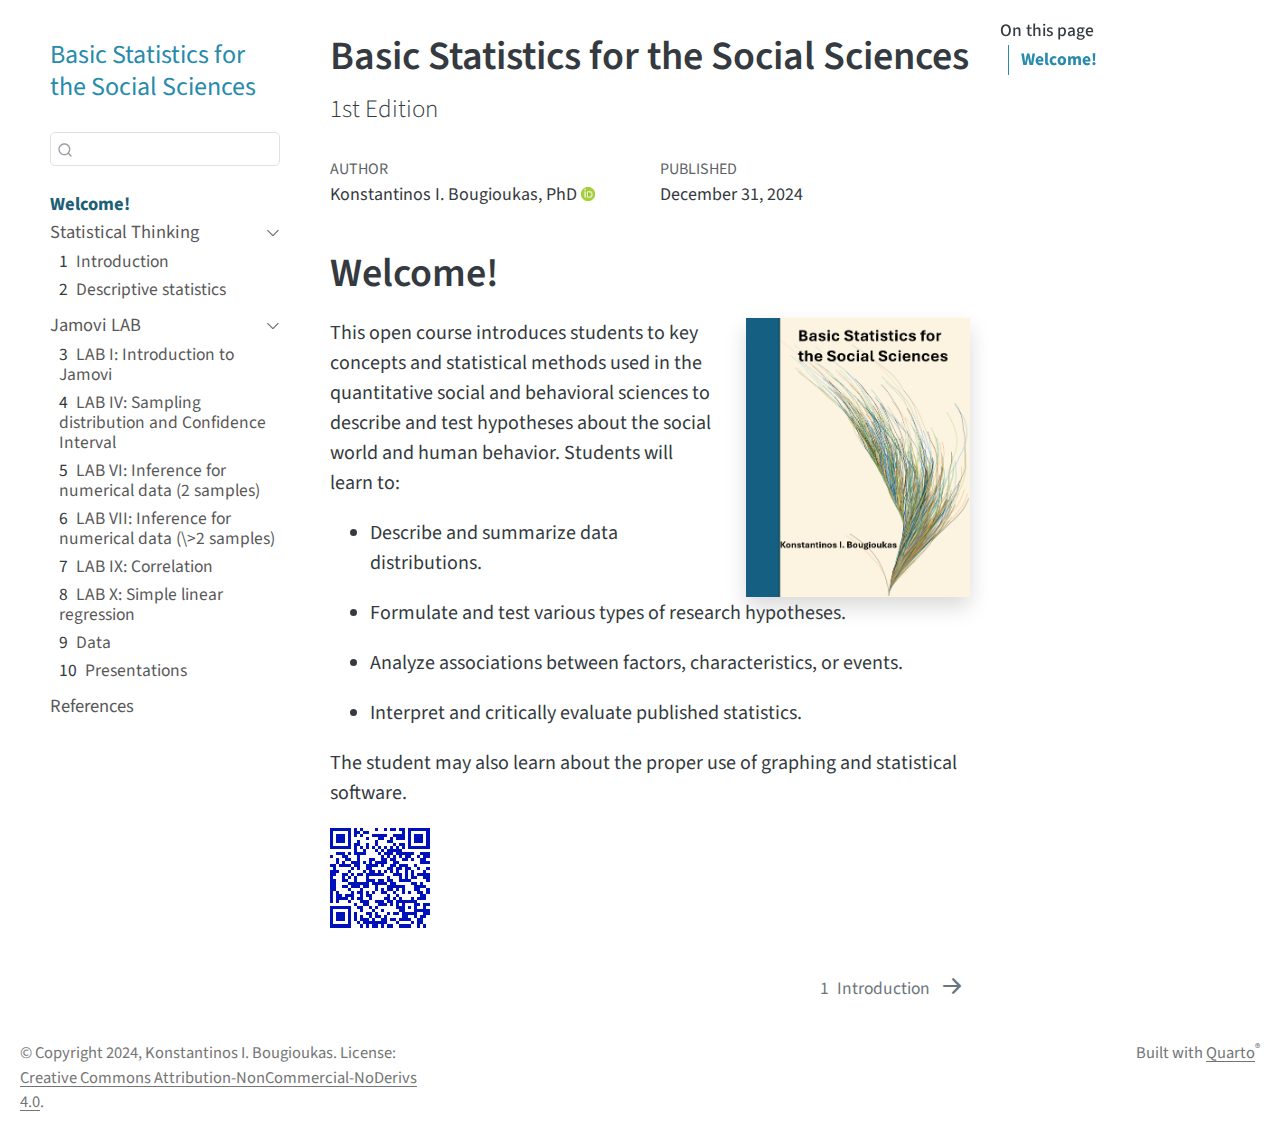
==== commit 3b6effc0: "0.1.58" ====
--- a/_book/index.html
+++ b/_book/index.html
@@ -173,20 +173,26 @@
 </li>
           <li class="sidebar-item">
   <div class="sidebar-item-container"> 
+  <a href="./lab9.html" class="sidebar-item-text sidebar-link">
+ <span class="menu-text"><span class="chapter-number">7</span>&nbsp; <span class="chapter-title">LAB IX: Correlation</span></span></a>
+  </div>
+</li>
+          <li class="sidebar-item">
+  <div class="sidebar-item-container"> 
   <a href="./lab10.html" class="sidebar-item-text sidebar-link">
- <span class="menu-text"><span class="chapter-number">7</span>&nbsp; <span class="chapter-title">LAB X: Simple linear regression</span></span></a>
+ <span class="menu-text"><span class="chapter-number">8</span>&nbsp; <span class="chapter-title">LAB X: Simple linear regression</span></span></a>
   </div>
 </li>
           <li class="sidebar-item">
   <div class="sidebar-item-container"> 
   <a href="./data.html" class="sidebar-item-text sidebar-link">
- <span class="menu-text"><span class="chapter-number">8</span>&nbsp; <span class="chapter-title">Data</span></span></a>
+ <span class="menu-text"><span class="chapter-number">9</span>&nbsp; <span class="chapter-title">Data</span></span></a>
   </div>
 </li>
           <li class="sidebar-item">
   <div class="sidebar-item-container"> 
   <a href="./presentations.html" class="sidebar-item-text sidebar-link">
- <span class="menu-text"><span class="chapter-number">9</span>&nbsp; <span class="chapter-title">Presentations</span></span></a>
+ <span class="menu-text"><span class="chapter-number">10</span>&nbsp; <span class="chapter-title">Presentations</span></span></a>
   </div>
 </li>
       </ul>
@@ -262,7 +268,7 @@
 (function() {
   var script = document.currentScript;
   var qrcode = script.previousElementSibling;
-  qrcode.qrcode = new QRCode(qrcode, {"text":"https://statsocial.netlify.app/","width":"100","colorLight":"#ffffff","colorDark":"#0011bb","height":"100"});
+  qrcode.qrcode = new QRCode(qrcode, {"text":"https://statsocial.netlify.app/","width":"100","height":"100","colorDark":"#0011bb","colorLight":"#ffffff"});
   script.remove();
 })();
 </script>
